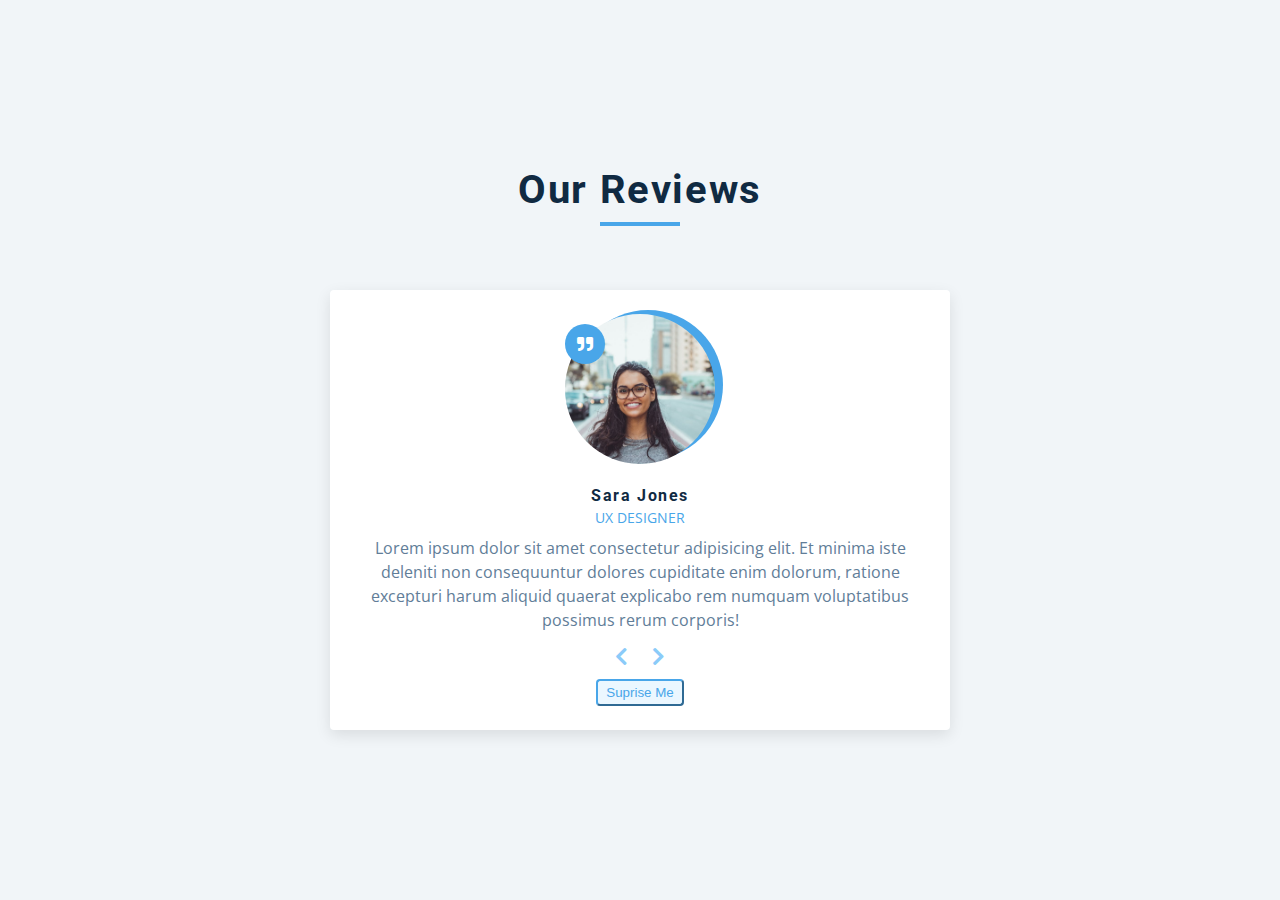
==== 03-REVIEWS/index.html @ 052fd570 "day 3 of JohnSmilga JS" ====
<!DOCTYPE html>
<html lang="en">
  <head>
    <meta charset="UTF-8" />
    <meta name="viewport" content="width=device-width, initial-scale=1.0" />
    <link
    rel="stylesheet"
    href="https://cdnjs.cloudflare.com/ajax/libs/font-awesome/5.14.0/css/all.min.css"/>
    <link rel="stylesheet" href="styles.css" />
    <!-- <script src="app.js" defer></script> -->
    <title>UniversalOxygen||Starter</title>  
  </head>
  
  <body>
    <main>
      <section class="container">
        <div class="title">
          <h2>Our reviews</h2>
          <div class="underline"></div>
        </div>
        <article class="review">
          <div class="img-container">
            <img src="./person-1.jpeg" id="person-img" alt="">
          </div>
          <h4 id="author">sara jones</h4>
          <p id="job">ux designer</p>
          <p id="info">Lorem ipsum dolor sit amet consectetur adipisicing elit. Et minima iste deleniti non consequuntur dolores cupiditate enim dolorum, ratione excepturi harum aliquid quaerat explicabo rem numquam voluptatibus possimus rerum corporis!</p>
          <div class="button-container">
            <button class="prev-btn"><i class="fa fa-chevron-left"></i></button>
            <button class="prev-btn"><i class="fa fa-chevron-right"></i></button>
          </div>
          <button class="random-btn">suprise me</button>
        </article>
      </section>
    </main>
  </body>
</html>
---- 03-REVIEWS/styles.css ----
/*
=============== 
Fonts
===============
*/
@import url("https://fonts.googleapis.com/css?family=Open+Sans|Roboto:400,700&display=swap");

/*
=============== 
Variables
===============
*/

:root {
  /* dark shades of primary color*/
  --clr-primary-1: hsl(205, 86%, 17%);
  --clr-primary-2: hsl(205, 77%, 27%);
  --clr-primary-3: hsl(205, 72%, 37%);
  --clr-primary-4: hsl(205, 63%, 48%);
  /* primary/main color */
  --clr-primary-5: hsl(205, 78%, 60%);
  /* lighter shades of primary color */
  --clr-primary-6: hsl(205, 89%, 70%);
  --clr-primary-7: hsl(205, 90%, 76%);
  --clr-primary-8: hsl(205, 86%, 81%);
  --clr-primary-9: hsl(205, 90%, 88%);
  --clr-primary-10: hsl(205, 100%, 96%);
  /* darkest grey - used for headings */
  --clr-grey-1: hsl(209, 61%, 16%);
  --clr-grey-2: hsl(211, 39%, 23%);
  --clr-grey-3: hsl(209, 34%, 30%);
  --clr-grey-4: hsl(209, 28%, 39%);
  /* grey used for paragraphs */
  --clr-grey-5: hsl(210, 22%, 49%);
  --clr-grey-6: hsl(209, 23%, 60%);
  --clr-grey-7: hsl(211, 27%, 70%);
  --clr-grey-8: hsl(210, 31%, 80%);
  --clr-grey-9: hsl(212, 33%, 89%);
  --clr-grey-10: hsl(210, 36%, 96%);
  --clr-white: #fff;
  --clr-red-dark: hsl(360, 67%, 44%);
  --clr-red-light: hsl(360, 71%, 66%);
  --clr-green-dark: hsl(125, 67%, 44%);
  --clr-green-light: hsl(125, 71%, 66%);
  --clr-black: #222;
  --ff-primary: "Roboto", sans-serif;
  --ff-secondary: "Open Sans", sans-serif;
  --transition: all 0.3s linear;
  --spacing: 0.1rem;
  --radius: 0.25rem;
  --light-shadow: 0 5px 15px rgba(0, 0, 0, 0.1);
  --dark-shadow: 0 5px 15px rgba(0, 0, 0, 0.2);
  --max-width: 1170px;
  --fixed-width: 620px;
}
/*
=============== 
Global Styles
===============
*/

*,
::after,
::before {
  margin: 0;
  padding: 0;
  box-sizing: border-box;
}
body {
  font-family: var(--ff-secondary);
  background: var(--clr-grey-10);
  color: var(--clr-grey-1);
  line-height: 1.5;
  font-size: 0.875rem;
}
ul {
  list-style-type: none;
}
a {
  text-decoration: none;
}
h1,
h2,
h3,
h4 {
  letter-spacing: var(--spacing);
  text-transform: capitalize;
  line-height: 1.25;
  margin-bottom: 0.75rem;
  font-family: var(--ff-primary);
}
h1 {
  font-size: 3rem;
}
h2 {
  font-size: 2rem;
}
h3 {
  font-size: 1.25rem;
}
h4 {
  font-size: 0.875rem;
}
p {
  margin-bottom: 1.25rem;
  color: var(--clr-grey-5);
}
@media screen and (min-width: 800px) {
  h1 {
    font-size: 4rem;
  }
  h2 {
    font-size: 2.5rem;
  }
  h3 {
    font-size: 1.75rem;
  }
  h4 {
    font-size: 1rem;
  }
  body {
    font-size: 1rem;
  }
  h1,
  h2,
  h3,
  h4 {
    line-height: 1;
  }
}
/*  global classes */

/* section */
.section {
  padding: 5rem 0;
}

.section-center {
  width: 90vw;
  margin: 0 auto;
  max-width: 1170px;
}
@media screen and (min-width: 992px) {
  .section-center {
    width: 95vw;
  }
}
main {
  min-height: 100vh;
  display: grid;
  place-items: center;
}

/*
=============== 
Reviews
===============
*/
main {
  min-height: 100vh;
  display: grid;
  place-items: center;
}
.title {
  text-align: center;
  margin-bottom: 4rem;
}
.underline {
  height: 0.25rem;
  width: 5rem;
  background: var(--clr-primary-5);
  margin-left: auto;
  margin-right: auto;
}
.container {
  width: 80vw;
  max-width: var(--fixed-width);
}
.review {
  background: var(--clr-white);
  padding: 1.5rem 2rem;
  border-radius: var(--radius);
  box-shadow: var(--light-shadow);
  transition: var(--transition);
  text-align: center;
}
.review:hover {
  box-shadow: var(--dark-shadow);
}
.img-container {
  position: relative;
  width: 150px;
  height: 150px;
  border-radius: 50%;
  margin: 0 auto;
  margin-bottom: 1.5rem;
}
#person-img {
  width: 100%;
  display: block;
  height: 100%;
  object-fit: cover;
  border-radius: 50%;
  position: relative;
}
.img-container::after {
  font-family: "Font Awesome 5 Free";
  font-weight: 900;
  content: "\f10e";
  position: absolute;
  top: 0;
  left: 0;
  width: 2.5rem;
  height: 2.5rem;
  display: grid;
  place-items: center;
  border-radius: 50%;
  transform: translateY(25%);
  background: var(--clr-primary-5);
  color: var(--clr-white);
}
.img-container::before {
  content: "";
  width: 100%;
  height: 100%;
  background: var(--clr-primary-5);
  position: absolute;
  top: -0.25rem;
  right: -0.5rem;
  border-radius: 50%;
}
#author {
  margin-bottom: 0.25rem;
}
#job {
  margin-bottom: 0.5rem;
  text-transform: uppercase;
  color: var(--clr-primary-5);
  font-size: 0.85rem;
}
#info {
  margin-bottom: 0.75rem;
}
.prev-btn,
.next-btn {
  color: var(--clr-primary-7);
  font-size: 1.25rem;
  background: transparent;
  border-color: transparent;
  margin: 0 0.5rem;
  transition: var(--transition);
  cursor: pointer;
}
.prev-btn:hover,
.next-btn:hover {
  color: var(--clr-primary-5);
}
.random-btn {
  margin-top: 0.5rem;
  background: var(--clr-primary-10);
  color: var(--clr-primary-5);
  padding: 0.25rem 0.5rem;
  text-transform: capitalize;
  border-radius: var(--radius);
  transition: var(--transition);
  border-color: var(--clr-primary-5);
  cursor: pointer;
}
.random-btn:hover {
  background: var(--clr-primary-5);
  color: var(--clr-primary-1);
}
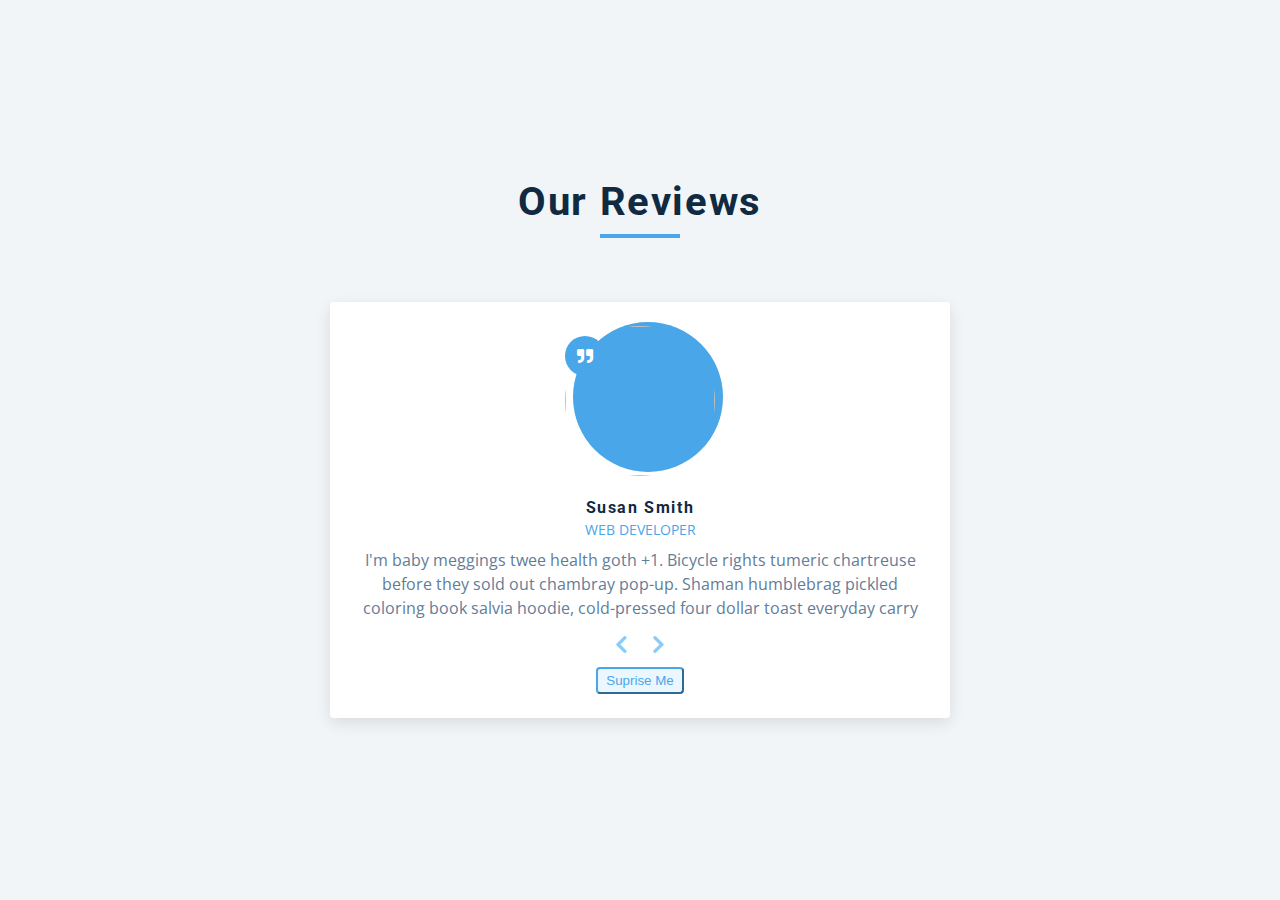
==== commit 35c67450: "did next and prev on my own" ====
--- a/03-REVIEWS/index.html
+++ b/03-REVIEWS/index.html
@@ -7,7 +7,7 @@
     rel="stylesheet"
     href="https://cdnjs.cloudflare.com/ajax/libs/font-awesome/5.14.0/css/all.min.css"/>
     <link rel="stylesheet" href="styles.css" />
-    <!-- <script src="app.js" defer></script> -->
+    <script src="app.js" defer></script>
     <title>UniversalOxygen||Starter</title>  
   </head>
   
@@ -27,7 +27,7 @@
           <p id="info">Lorem ipsum dolor sit amet consectetur adipisicing elit. Et minima iste deleniti non consequuntur dolores cupiditate enim dolorum, ratione excepturi harum aliquid quaerat explicabo rem numquam voluptatibus possimus rerum corporis!</p>
           <div class="button-container">
             <button class="prev-btn"><i class="fa fa-chevron-left"></i></button>
-            <button class="prev-btn"><i class="fa fa-chevron-right"></i></button>
+            <button class="next-btn"><i class="fa fa-chevron-right"></i></button>
           </div>
           <button class="random-btn">suprise me</button>
         </article>
